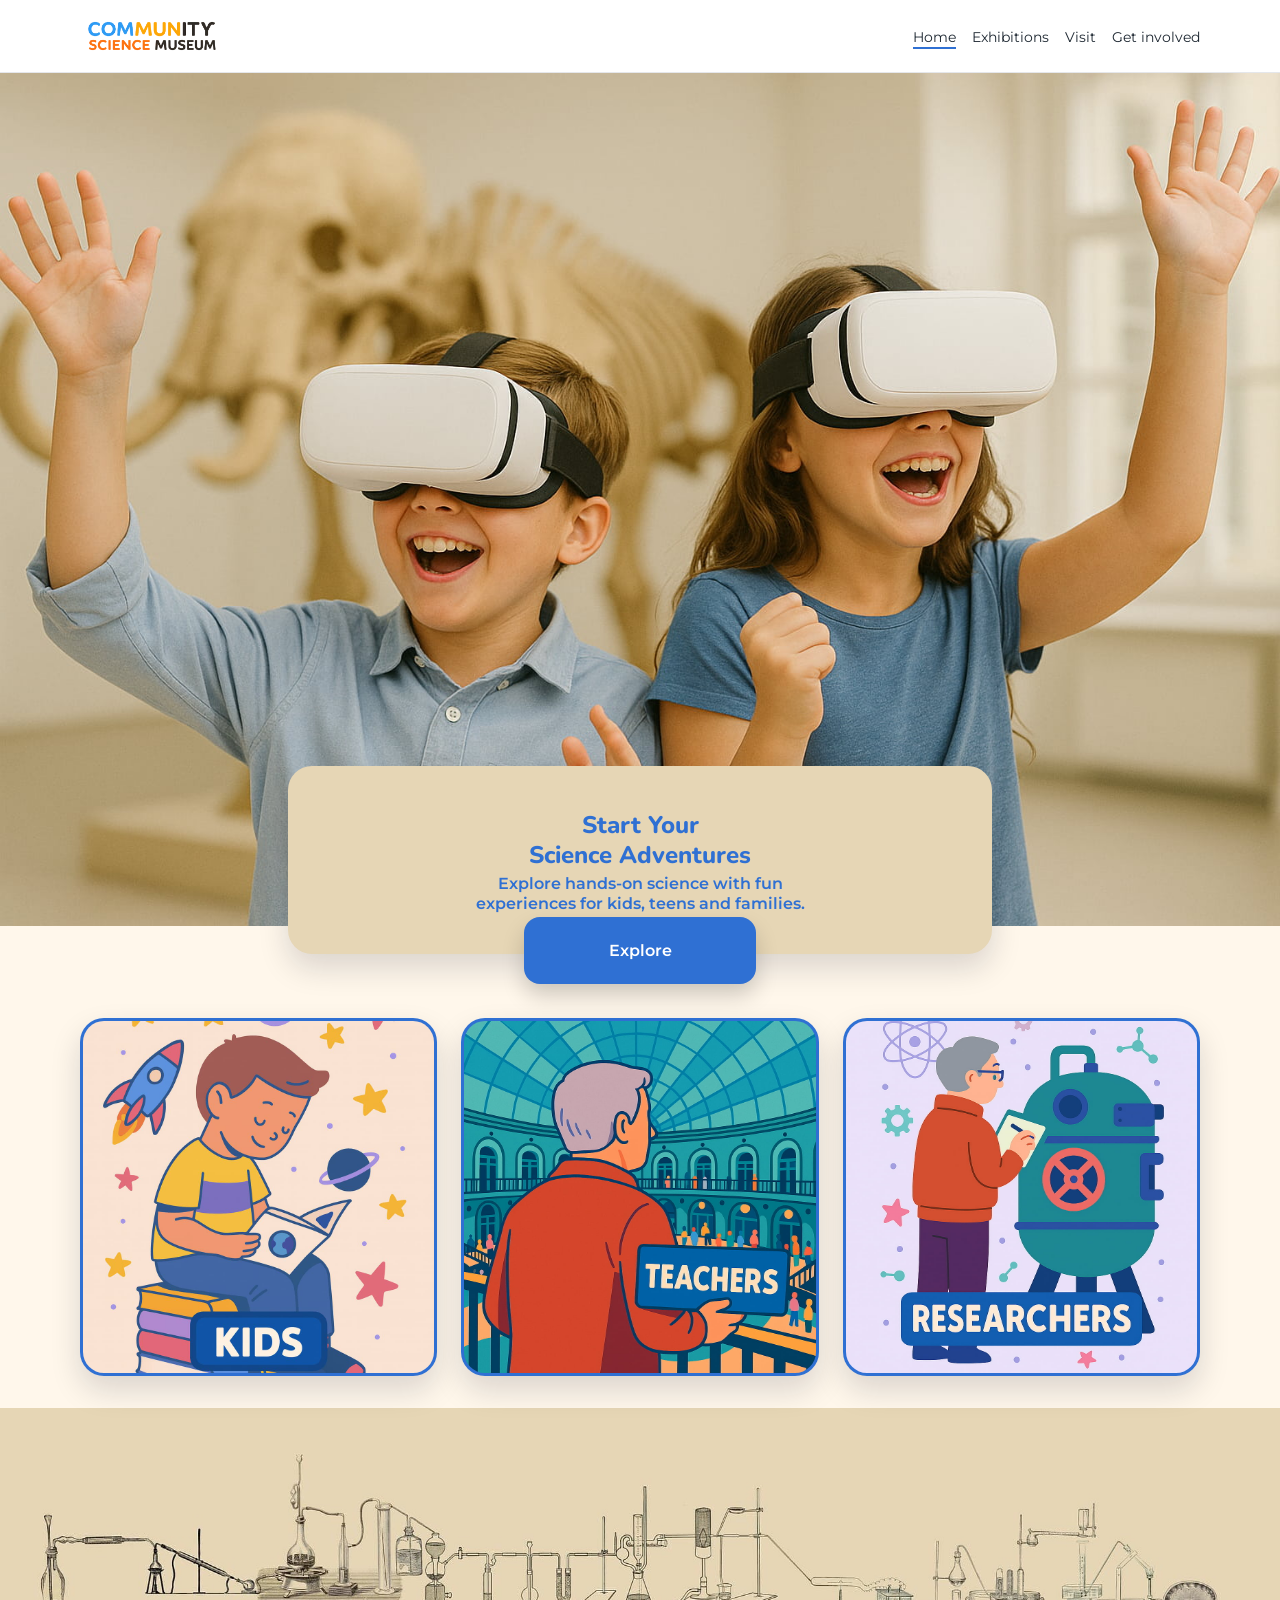
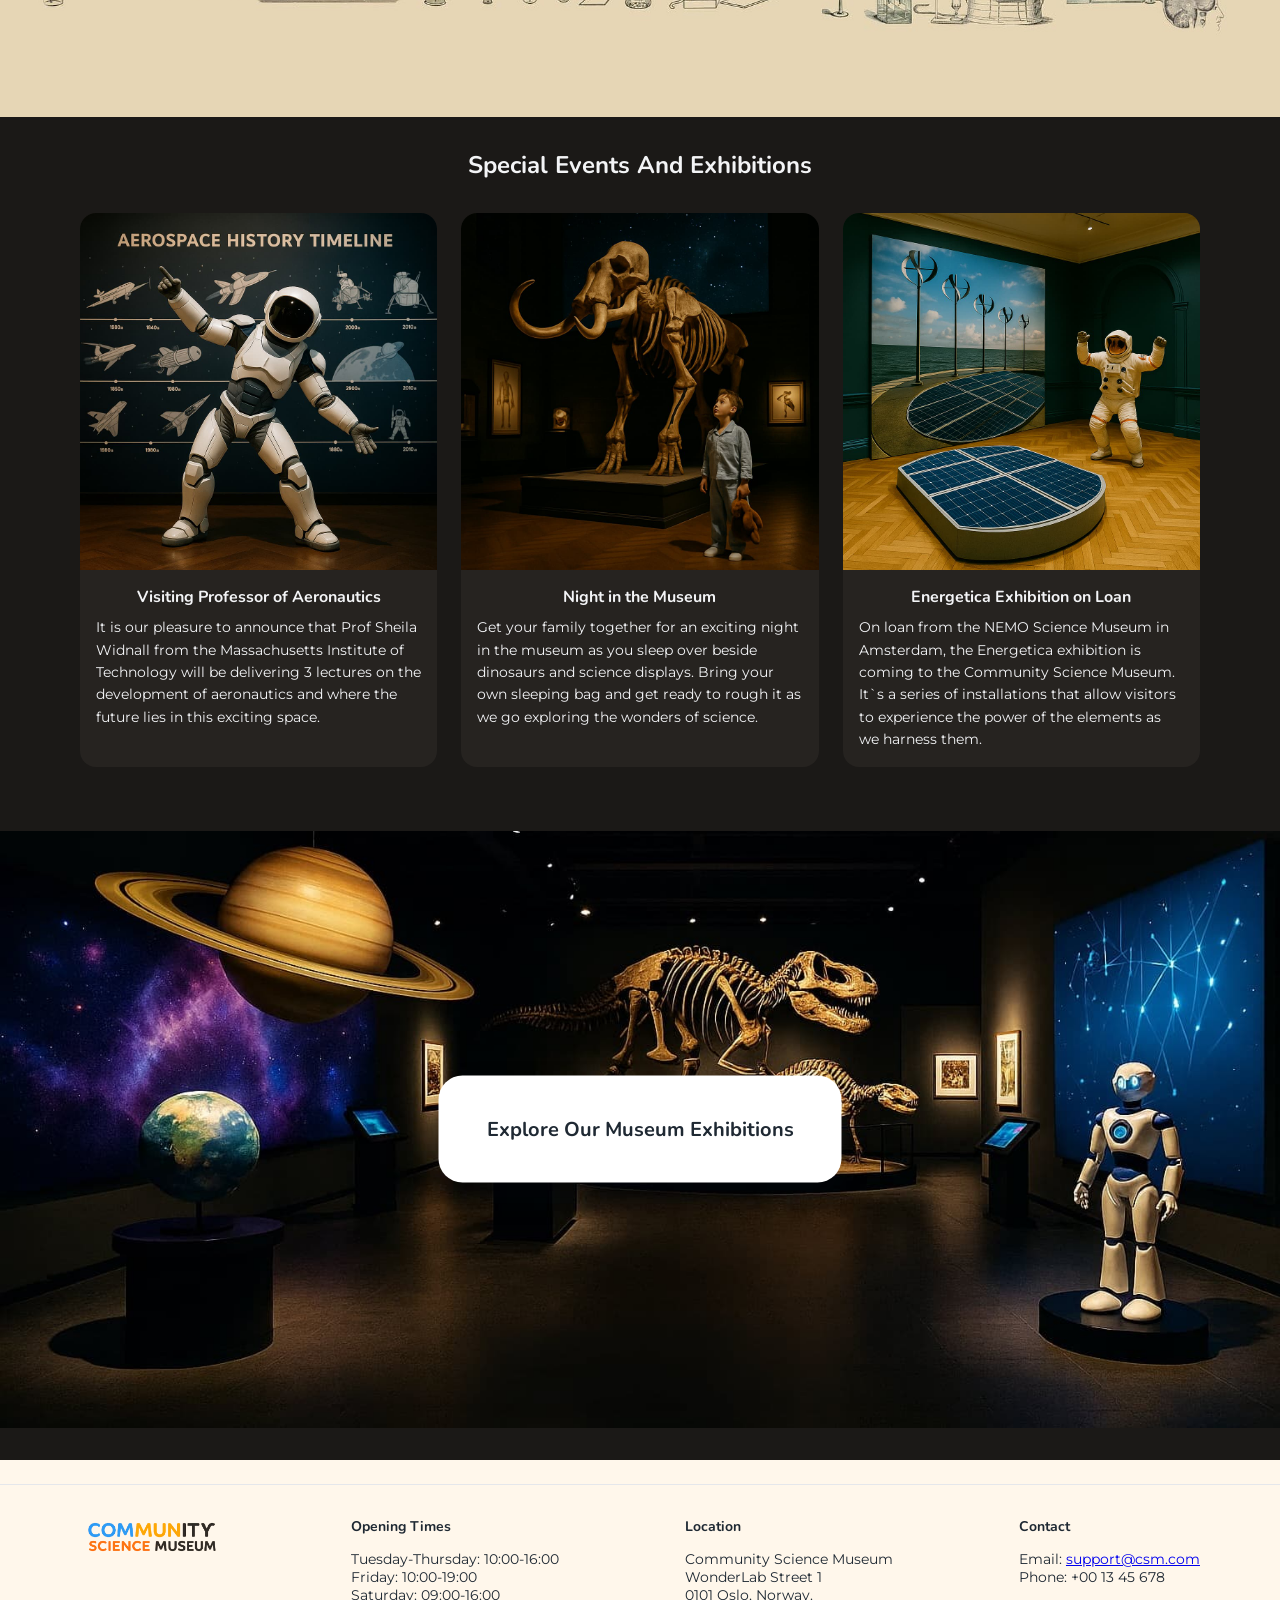
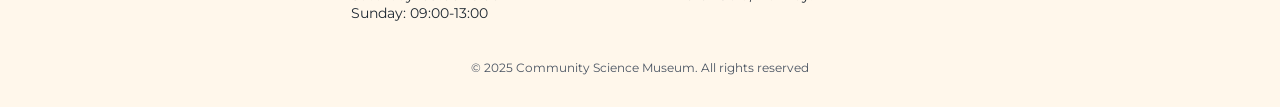
==== index.html @ 3b79a26e "Footer added clickable link: <a href="mailto:support@csm.com">support@csm.com</a>" ====
<!DOCTYPE html>
<html lang="en">
<head>
    <meta charset="UTF-8">
    <meta name="viewport" content="width=device-width, initial-scale=1.0">
    <link rel="preconnect" href="https://fonts.gstatic.com" crossorigin>
    <link href="https://fonts.googleapis.com/css2?family=Montserrat:wght@300;400;500;600;700&family=Nunito:wght@600;700;800&display=swap" rel="stylesheet">
    <title>Community Science Museum - Home</title>
    <meta name="description" content="Visit the Community Science Museum for hands-on science with fun exhibitions and activities for kids, teens and families.">
    <link rel="stylesheet" href="css/styles.css"/>
</head>
<body class="page">
<a class="skip-link" href="#main">Skip to content</a>

<header class="site-header">
    <div class="header-bar">
        <a href="index.html" class="logo">
            <img src="images/ChatGPT-logo.png" alt="Community Science Museum"/>
        </a>

        <input type="checkbox" id="nav-toggle" class="nav-toggle-checkbox">

        <label for="nav-toggle" class="nav-toggle" aria-label="Toggle navigation"></label>

        <nav class="main-nav" aria-label="Main navigation">
            <ul class="main-nav__list">
                <li><a class="main-nav__link main-nav__link--active" href="index.html">Home</a></li>
                <li><a class="main-nav__link" href="exhibitions.html">Exhibitions</a></li>
                <li><a class="main-nav__link" href="visit.html">Visit</a></li>
                <li><a class="main-nav__link" href="get-involved.html">Get involved</a></li>
            </ul>
        </nav>
    </div>
</header>

<main id="main">
    <section class="section hero">
        <img class="hero__image"
        src="images/ChatGPT-Hero.jpg"
        alt="Boy and a girl wearing VR headsets, laughing and exploring a science experience"/>

        <div class="hero-card">
            <h1 class="hero-card__title">Start Your<br>Science Adventures</h1>

            <p class="hero-card__text">
                Explore hands-on science with fun<br>experiences for kids, teens and families.
            </p>
            <a class="hero-floating-btn btn btn--primary" href="visit.html">Explore</a>
        </div>
</section>

<section class="section section-audience" aria-labelledby="audience-title">
    <div class="container">
    
        <h2 id="audience-title" class="sr-only">Who is the museum for?</h2>

        <div class="audience-grid grid grid--3">

        <a class="audience-card" href="exhibitions.html">
            <img src="images/cards/ChatGPT-Kids.jpg" 
             alt="Kid reading a magazine on a pile of books">
        </a>

        <a class="audience-card" href="visit.html">
            <img src="images/cards/ChatGPT-Teachers.jpg" alt="Teacher at the museum">
        </a>

        <a class="audience-card" href="visit.html">
            <img src="images/cards/ChatGPT-Researchers.jpg" alt="Researcher at the museum">
        </a>
        </div>
    </div>

</section>

    <section class="section section-line" aria-hidden="true">
        <img 
        class="section-line__image" 
        src="images/noroff-img/lab-512503_1920.jpg" 
        alt="">
    </section>

    <section class="section section--dark section-events" aria-labelledby="events-title">
        <div class="container">

        <h2 id="events-title" class="section-title section-title--light">
            Special Events And Exhibitions
        </h2>

        <div class="grid grid--3 events-grid">

        <article class="card card--dark">
            <img
            class="card__image"
            src="images/cards/ChatGPT-Aeronautics.jpg"
            alt="Illustation of aeroplanews and rockets showing the history of aeronautics">
            
            <div class="card__body">
                <h3 class="card__title">Visiting Professor of Aeronautics</h3>
                    <p class="card__text card__text--light">
                        It is our pleasure to announce that Prof Sheila Widnall from the Massachusetts Institute of Technology
                        will be delivering 3 lectures on the development of aeronautics and where the future lies in this exciting space.
                    </p>
            </div>    
        </article>

        <article class="card card--dark">
            <img
            class="card__image" 
            src="images/cards/ChatGPT-Night-at.jpg"
            alt="Boy in pajamas holding a pillow looking up at a mammoth skeleton in the museum.">
            
            <div class="card__body">
                <h3 class="card__title">Night in the Museum</h3>
                <p class="card__text card__text--light">
                    Get your family together for an exciting night in the museum as you sleep over beside dinosaurs and science displays. Bring your own sleeping bag and get ready to rough it as we go exploring the wonders of science.
                </p>
            </div>
        </article>

        <article class="card card--dark">
            <img 
            class="card__image" 
            src="images/cards/ChatGPT-Energetica.jpg" 
            alt="Room with Energetica innstallations, show`s wind installations and solar panels.">
            
            <div class="card__body">
                <h3 class="card__title">Energetica Exhibition on Loan</h3>
                <p class="card__text card__text--light">
                    On loan from the NEMO Science Museum in Amsterdam, the Energetica exhibition is coming to the Community Science Museum. It`s a series of installations that allow visitors to experience the power of the elements as we harness them.
                </p>
            </div>
        </article> 

        </div>
    </div>
    </section>

    <section class="section section-exhibitions-cta section--flush-footer">
        <div class="exhibitions-cta__image-wrapper">
            <img 
            class="exhibitions-cta__image"
            src="images/cards/ChatGPT-Exhibitions.jpg" 
            alt="A museum gallery combining paleontology and space science, with a T.rex and juvenile dinosaur skeleton centerpiece, large globe and saturn model, interactive screens, and a humanoid robot standing beside a digital star-map display"/>

            <a href="exhibitions.html" class="exhibitions-cta__card exhibitions-cta__link">
                <h2 class="exhibitions-cta__title">Explore Our Museum Exhibitions</h2>
            </a>
        </div>
    </section>

</main>

<footer class="site-footer">
    <div class="footer-top">
        <div class="footer-logo">
            <img src="images/ChatGPT-logo.png" alt="Community Science Museum"/>
        </div>

        <div class="footer-column">
            <h3 class="footer-title">Opening Times</h3>
            <p>Tuesday-Thursday: 10:00-16:00<br />Friday: 10:00-19:00<br />Saturday: 09:00-16:00<br />Sunday: 09:00-13:00</p>
        </div>

        <div class="footer-column">
            <h3 class="footer-title">Location</h3>
            <p>Community Science Museum<br />WonderLab Street 1<br />0101 Oslo, Norway.</p>
        </div>

        <div class="footer-column">
            <h3 class="footer-title">Contact</h3>
            <p>Email: <a href="mailto:support@csm.com">support@csm.com</a><br />Phone: +00 13 45 678</p>
        </div>
    </div>

    <p class="footer-copy">© 2025 Community Science Museum. All rights reserved</p>
</footer>
    
</body>
</html>
---- css/styles.css ----
:root {

--color-logo-blue: #2F70D3;
--color-logo-yellow: #facc15;

--color-bg-light: #fff7eb;
--color-bg-white: #ffffff;
--color-bg-dark: #1B1917;
--color-bg-card-yellow: #E6D6B5;

--color-text: #1f2933;
--color-text-light: #f3f4f6;
--color-text-muted: #4b5563;

--color-accent: #f97316;
--color-border: #e5e7eb;
--color-shadow: rgba(15, 23, 42, 0.15);

--bp-sm: 600px;
--bp-md: 768px;
--bp-lg: 1024px;

--font-heading: "Nunito", sans-serif;
--font-body: "Montserrat", sans-serif;

--fs-xxl: 2rem;
--fs-xl: 1.5rem;
--fs-lg: 1.25rem;
--fs-md: 1rem;
--fs-sm: 0.875rem;

--lh-tight: 1.1;
--lh-normal: 1.45;
--lh-relaxed: 1.6;

--space-xs: 0.25rem;
--space-sm: 0.5rem;
--space-md: 1rem;
--space-lg: 1.5rem;
--space-xl: 2rem;

--radius-sm: 0.5rem;
--radius-md: 1rem;
--radius-lg: 1.5rem;
--radius-btn: 0.9375rem;

--shadow-soft: 0 14px 30px var(--color-shadow);
--shadow-card: 0 12px 24px rgba(0, 0, 0, 0.12);
}

.skip-link:focus,
.skip-link:focus-visible {
    top: 0;
}

html,
body {
    margin: 0;
    padding: 0;
}

body {
    background: var(--color-bg-light);
    font-family: var(--font-body);
    font-weight: 400;
    color: var(--color-text);
}
h1, h2, h3, h4, h5 {
    font-family: var(--font-heading);
    font-weight: 700;
}

img {
    max-width: 100%;
    display: block;
}

button {
    font-family: inherit;
}

.section {
    padding-block: var(--space-lg);
}

.section .container {
    padding-inline: var(--space-md);
}

.container {
    max-width: 1120px;
    margin-inline: auto;
}

.grid {
    display: grid;
    gap: var(--space-lg);
}

.site-header {
    position: sticky;
    top: 0;
    z-index: 20;
    background-color: var(--color-bg-white);
    border-bottom: 1px solid var(--color-border);
}

.header-bar {
    display: flex;
    align-items: center;
    justify-content: space-between;
    padding-inline: var(--space-md);
    padding-block: var(--space-md);
    position: relative;
}

.section.hero {
    margin: 0;
    padding: 0;
}

.section.involved-hero {
    margin: 0;
    padding: 0;
}

.hero {
    padding: 0;
    position: relative;
}

.hero__image {
    width: 100%;
    height: auto;
    display: block;
}

.hero-card {
    background-color: var(--color-bg-card-yellow);
    max-width: 600px;
    margin: 0 auto;
    padding: var(--space-xl) var(--space-lg);
    border-radius: var(--radius-lg);
    box-shadow: var(--shadow-soft);
    text-align: center;
    position: relative;
    z-index: 1;
    transform: translateY(-4rem);
}

.hero-card__title {
    font-size: var(--fs-xl);
    line-height: 1.25;
    margin-bottom: 0.25rem;
    color: var(--color-logo-blue);
    font-weight: 800;
}

.hero-card__text {
    font-size: var(--fs-xl);
    line-height: 1.25;
    color: var(--color-logo-blue);
    margin-bottom: var(--space-lg);
    font-weight: 600;
}


.hero-floating-btn {
    position: absolute;
    left: 50%;
    transform: translateX(-50%);
    bottom: -30px;
    height: 3.2rem;
    min-width: 11.5rem;
    padding: 0 3rem;
    font-size: 1.062rem;
    font-weight: 600;
    border-radius: 0.5rem;
    background-color: var(--color-logo-blue);
    color: var(--color-bg-white);
    text-decoration: none;
    display: inline-flex;
    align-items: center;
    justify-content: center;

    box-shadow: 0 12px 22px rgba(0, 0, 0, 0.18);
    z-index: 5;
}

.hero-card__buttons {
    display: flex;
    justify-content: center;
    margin-top: -1.5rem;
    position: relative;
    z-index: 2;
}

.hero-card__buttons .btn--primary {
    display: inline-block;
    border-radius: 12px;
    padding: 0.9rem 2rem;
    font-size: var(--fs-md);
    background-color: var(--color-logo-blue);
    color: var(--color-bg-white);
}

.visit-hero {
    margin: 0;
    padding: 0;
    position: relative;
}

.visit-hero__image {
    width: 100%;
    height: auto;
    display: block;
}

.visit-hero__overlay {
    position: absolute;
    left: 50%;
    bottom: calc(var(--space-xl) * 1.8);
    transform: translateX(-50%);
    background: transparent;
    padding: 0;
    max-width: 90%;
    text-align: center;
}

.visit-hero__title {
    margin: 0;
    font-size: var(--fs-lg);
    color: var(--color-bg-white);
    font-weight: 700;
    text-align: center;
    line-height: 1.3;
    text-shadow: 0 3px 12px rgba(0, 0, 0, 0.6);
}

.visit-details__grid {
    display: grid;
    gap: var(--space-xl);
    max-width: 900px;
    margin-inline: auto;
}

.visit-details__item-title {
    text-align: center;
}

.visit-details__item p {
    text-align: center;
}

.visit-cta {
    background-color: var(--color-bg-light);
    padding-top: var(--space-xl);
    padding-bottom: var(--space-xl);
    margin-top: 4rem;
}

.visit-cta__box {
    background-color: #F7F9FC;
    border-radius: var(--radius-lg);
    border: 1px solid #111111;
    padding: var(--space-xl);
    text-align: center;
    box-shadow: 0px 4px 20px rgba(0, 0, 0, 0.12);
    max-width: 620px;
    margin-inline: auto;
}

.visit-cta__title {
    margin-bottom: 1.2rem;
    font-size: var(--fs-md);
    font-weight: 700;
}


.section-audience {
    background-color: var(--color-bg-light);
    margin-top: -8rem;
    padding-top: 4rem;
    padding-bottom: var(--space-xl);
}

.audience-card {
    background-color: var(--color-logo-blue);
    padding: 3px;
    border-radius: var(--radius-lg);
    box-shadow: var(--shadow-soft);
}

.audience-card img {
    width: 100%;
    height: auto;
    display: block;
    border-radius: calc(var(--radius-lg) - 3px);
    box-shadow: none;
}

.audience-grid {
    align-items: stretch;
}

.audience-card {
    display: block;
    cursor: pointer;
    transition: transform 0.3s ease, box-shadow 0.3s ease;
}

.audience-card:hover {
    transform: translateY(-6px);
    box-shadow: 0 0 22px rgba(47, 112, 211, 0.45);
}

.audience-card img {
    transition: transform 0.35s ease, filter 0.35s ease;
}

.audience-card:hover img {
    transform: scale(1.02);
    filter: brightness(1.06);
}

.section-line {
    padding-block: var(--space-md);
    padding-inline: 0;
    background-color: var(--color-bg-card-yellow);
}

.section--dark {
    background-color: var(--color-bg-dark);
    color: var(--color-text-light);
}

.section-events {
    padding-top: var(--space-xl);
    padding-bottom: var(--space-xl);
}

.section-title--light {
    color: var(--color-text-light);
    text-align: center;
    margin: 0 0 var(--space-xl);
}

.events-grid {
    align-items: stretch;
}

.card {
    border-radius: var(--radius-md);
    overflow: hidden;
}

.card--dark {
    background-color: #262320;
    box-shadow: none;
}

.card__image {
    width: 100%;
    height: auto;
    display: block;
    object-fit: cover;
}

.card__body {
    padding: var(--space-md);
}

.card__title {
    font-size: var(--fs-md);
    margin: 0 0 var(--space-sm);
    color: var(--color-text-light);
    text-align: center;
}

.card__text--light {
    font-size: var(--fs-sm);
    line-height: var(--lh-relaxed);
    color: var(--color-text-light);
    margin: 0;
}

.section-exhibitions-cta {
    padding: 0;
    background-color: var(--color-bg-dark);
}

.section--flush-footer {
    padding-bottom: 0;
}

.exhibitions-cta__image-wrapper {
    position: relative;
}

.exhibitions-cta__image {
    width: 100%;
    display: block;
}

.exhibitions-cta__card {
    background-color: var(--color-bg-white);
    border-radius: var(--radius-lg);
    padding: 2.5rem 3rem;
    box-shadow: var(--shadow-soft);
    max-width: 550px;
    margin: var(--space-xl) auto 0;
    text-align: center;
    text-decoration: none;
    color: var(--color-text);
    display: block;
}

.exhibitions-cta__title {
    font-size: var(--fs-lg);
    margin: 0;
    font-weight: 700;
}

.section-exhibitions-cta .btn {
    margin-top: var(--space-sm);
}

.exhibitions-hero {
    position: relative;
}

.exhibitions-hero__image {
    width: 100%;
    height: auto;
    display: block;
}

.exhibitions-hero__title {
    margin: 0 0 var(--space-xs);
    font-size: var(--fs-lg);
}

.exhibitions-hero__text {
    position: absolute;
    bottom: calc(var(--space-xl) * 1.8);
    left: 50%;
    transform: translateX(-50%);
    color: var(--color-bg-white);
    font-family: var(--font-body);
    font-size: var(--fs-lg);
    font-weight: 400;
    text-align: center;
    max-width: 90%;
    padding: 0 var(--space-md);
    text-shadow: 0 3px 12px rgba(0, 0, 0, 0.6);
}

.exhibitions-list {
    background-color: var(--color-bg-light);
}

.exhibitions-grid {
    align-items: flex-start;
    gap: 5rem;
}

.exhibitions-card {
    margin-bottom: var(--space-xl);
}

.exhibitions-card__title {
    font-size: var(--fs-lg);
    font-weight: 700;
    text-align: center;
    margin-bottom: var(--space-lg);
}

.exhibitions-card__image {
    width: 100%;
    display: block;
    border-radius: var(--radius-lg);
    margin-bottom: var(--space-sm);
}

.exhibitions-card__text {
    font-size: var(--fs-sm);
    line-height: var(--lh-relaxed);
    font-weight: 400;
    text-align: center;
    max-width: 480px;
    margin: 0 auto var(--space-md);
}

.exhibitions-card__text p {
    margin-bottom: var(--space-md);
}

.exhibitions-card .card__title {
    color: var(--color-text);
    font-size: var(--fs-md);
}

.exhibitions-visit-cta {
    background-color: var(--color-bg-light);
}

.exhibitions-visit-cta__title {
    margin: 0 0 var(--space-sm);
    font-size: var(--fs-lg);
}

.exhibitions-visit-cta__text {
    margin:  0 0 var(--space-md);
    font-size: var(--fs-sm);
    color: var(--color-text-muted);
}

.exhibitions-visit-cta__box {
    background-color: #F7F9FC;
    border-radius: var(--radius-lg);
    border: 1px solid #111111;
    padding: var(--space-lg);
    text-align: center;
    box-shadow: 0px 4px 20px rgba(0, 0, 0, 0.18);
    max-width: 620px;
    margin-inline: auto;
}

.exhibitions-visit-cta__box .btn--primary {
    padding: 0.9rem 2.2rem;
    border-radius: 0.75rem;
    font-size: var(--fs-md);
}

.exhibitions-cta__card:hover {
    box-shadow: 0 18px 40px rgba(0, 0, 0, 0.20);
    transform: translate(-50%, -52%);
    transition: 0.25s ease;
}

.hero--involved {
    padding-inline: 0;
    padding-top: 0;
    margin-bottom: 6rem;
}

.hero-card--involved {
    background-color: var(--color-bg-light);
    max-width: 560px;
    padding: calc(var(--space-lg) * 1.5) var(--space-xl) calc(var(--space-lg) * 1.6);
    border-radius: var(--radius-lg);
    box-shadow: var(--shadow-soft);
    text-align: center;
    transform: translateY(calc(var(--space-xl) * -2.5));
}

.involved-hero .hero-floating-btn {
    bottom: 3rem;
    border-radius: var(--radius-btn);
    font-weight: 700;
}

.hero-card--involved .hero-card__title {
    margin: 0 0 1rem;
    font-size: var(--fs-xl);
    line-height: var(--lh-tight);
    color: var(--color-text);
}

.hero-card__text--involved {
    margin: 0;
    font-family: var(--font-body);
    font-weight: 500;
    font-size: 1.25rem;
    line-height: 1.45;
    color: var(--color-text);
}

.hero-floating-btn--involved {
    bottom: -1.9rem;
    min-width: 11.5rem;
    padding: 0.9rem 3rem;
    border-radius: 999px;
    font-size: 1.0625rem;
    font-weight: 700;
}

.involved-options {
    background-color: var(--color-bg-light);
    margin-top: 4rem;
}

.involved-options__grid {
    align-items: flex-start;
    row-gap: var(--space-xl);
}

.involved-card {
background-color: transparent;
border-radius: 0;
padding: 0;
box-shadow: none;
}

.involved-card__title {
    margin: 0 0 var(--space-sm);
    font-size: var(--fs-md);
}

.involved-card__text {
    margin: 0;
    font-size: var(--fs-sm);
    line-height: var(--lh-relaxed);
    color: var(--color-text-muted);
}

.btn {
    display: inline-flex;
    justify-content: center;
    padding: var(--space-sm) var(--space-lg);
    border-radius: var(--radius-md);
    font-size: var(--fs-md);
    font-weight: 600;
    text-decoration: none;
    cursor: pointer;
}

.btn--primary {
    background-color: var(--color-logo-blue);
    color: var(--color-bg-white);
}

.btn--secondary {
    background-color: var(--color-bg-white);
    color: var(--color-logo-blue);
    border: 2px solid var(--color-logo-blue);
}



.logo img {
    height: 40px;
}

.nav-toggle-checkbox {
    position: absolute;
    opacity: 0;
    width: 0;
    height: 0;
    pointer-events: none;
}

.nav-toggle {
    border: none;
    background: none;
    padding: 0;
    font-size: var(--fs-xl);
    color: var(--color-text);
    cursor: pointer;
}

.nav-toggle::before {
    content: "☰";
}

.nav-toggle-checkbox:checked + .nav-toggle::before {
    content: "X";
}

.main-nav {
    display:none;
    position: absolute;
    top: 100%;
    left: 0;
    right: 0;
    background-color: var(--color-bg-white);
    border-bottom: 1px solid var(--color-border);
    padding: var(--space-md);
    z-index: 10;
}

.main-nav__list {
    list-style: none;
    display: flex;
    flex-direction: column;
    gap: var(--space-md);
    margin: 0;
    padding: 0;
}

.nav-toggle-checkbox:checked ~ .main-nav {
    display: block;
}


.main-nav__link {
    text-decoration: none;
    font-size: var(--fs-sm);
    color: var(--color-text);
}

.main-nav__link--active {
    border-bottom: 2px solid var(--color-logo-blue);
    padding-bottom: 0.1rem;
}

.sr-only {
    position: absolute;
    width: 1px;
    height: 1px;
    padding: 0;
    margin: -1px;
    overflow: hidden;
    clip: rect(0, 0, 0, 0);
    white-space: nowrap;
    border: 0;
}

.skip-link {
    position: absolute;
    top: -40px;
    left: 0;
    background: var(--color-logo-blue);
    color: var(--color-bg-white);
    padding: var(--space-sm) var(--space-md);
    z-index: 1000;
    border-radius: 0 0 var(--radius-sm) var(--radius-sm);
    text-decoration: none;
    font-weight: 600;
    transition: top 0.2s ease;
}

.site-footer {
    background-color: var(--color-bg-light);
    margin-top: var(--space-lg);
    padding-block: var(--space-xl);
    border-top: 1px solid var(--color-border);
    font-size: var(--fs-sm);
    color: var(--color-text);
}

.site-footer .footer-top,
.site-footer .footer-bottom,
.site-footer .footer-copy {
    max-width: 1120px;
    margin-inline: auto;
    padding-inline: var(--space-md);
}

.footer-top {
    display: flex;
    flex-direction: column;
    align-items: center;
    gap: var(--space-lg);
    margin-bottom: var(--space-lg);
}

.footer-logo img {
    height: 40px;
    width: auto;
}

.footer-bottom {
    display: flex;
    flex-direction: column;
    gap: var(--space-lg);
    margin-bottom: var(--space-lg);
}

.footer-column {
    max-width: 260px;
}

.footer-title {
    margin: 0 0 var(--space-xs);
    font-size: var(--fs-sm);
    font-weight: 700;
}

.footer-copy {
    text-align: center;
    font-size: 0.75rem;
    color: var(--color-text-muted);
    margin: 0;
}

.footer-logo {
    margin-bottom: var(--space-lg);
}

@media (max-width: 767px) {
    .btn {
        padding: 0.6rem 1.2rem;
        font-size: 0.9rem;
        border-radius: 0.75rem;
    }

    .footer-logo {
        margin-bottom: var(--space-lg);
    }

    .site-footer {
        margin-top: var(--space-md);
    }

    .exhibitions-hero__text {
        width: 100%;
        font-size: var(--fs-md);
        line-height: var(--lh-relaxed);
        padding-inline: var(--space-lg);
    }

    .exhibitions-grid {
        gap: var(--space-lg);
    }

    .exhibitions-card {
        margin-bottom: var(--space-md);
    }

    .exhibitions-card__text {
        margin-bottom: var(--space-sm);
    }
}



@media (min-width: 768px) {
    .footer-logo {
        margin-bottom: 0;
        flex-shrink: 0;
    }

    .site-footer--flush {
        margin-top: 0;
    }

    .section {
        padding-block: var(--space-xl);
    }

    .hero-card {
        padding: var(--space-lg) var(--space-xl);
        max-width: 640px;
        position: relative;
        z-index: 2;
        transform: translateY(-10rem);
    }

    .hero-card__buttons {
        display: flex;
        justify-content: center;
        margin-top: -1.5rem;
    }

    .hero-card__title {
        font-size: var(--fs-xxl);
    }

    .hero-card__text {
        font-size: var(--fs-md);
        max-width: 36rem;
        margin: 0 auto var(--space-md);
    }

    .exhibitions-cta__card {
        position: absolute;
        left: 50%;
        top: 50%;
        transform: translate(-50%, -50%);
        max-width: 420px;
        margin: 0;
    }

    .footer-bottom {
        flex-direction: row;
        justify-content: space-between;
        align-items: flex-start;
    }

    .footer-top {
        flex-direction: row;
        justify-content: space-between;
        align-items: flex-start;
    }

    .visit-details__grid {
        grid-template-columns: repeat(2, minmax(0 , 1fr));
        column-gap: 4rem;
        row-gap: 3rem;
    }

    .visit-hero__title {
        font-size: var(--fs-xl);
    }

    .hero.hero--involved,
    .hero.involved-hero {
        margin-bottom: calc(var(--space-xl) * 3);
    }
    .hero-card--involved {
        max-width: 560px;
        padding: calc(var(--space-lg) * 1.5) var(--space-xl) calc(var(--space-lg) * 1.6);
        background-color: var(--color-bg-light);
        border-radius: var(--radius-lg);
        box-shadow: var(--shadow-soft);
        text-align: center;
        transform: translateY(calc(var(--space-xl) * -2.5));
    }

    .nav-toggle {
        display: none;
    }

    .nav-toggle-checkbox {
        display: none;
    }

    .main-nav {
        display: block;
        position: static;
        border-bottom: none;
        padding: 0;
    }

    .main-nav__list {
        flex-direction: row;
        gap: var(--space-md);
    }

    .header-bar {
        padding-inline: var(--space-xl);
    }

    .grid--2 {
        grid-template-columns: repeat(2, minmax(0, 1fr));
    }

    .grid--3 {
        grid-template-columns: repeat(3, minmax(0, 1fr));
    }


}

@media (min-width: 1024px) {
    .header-bar {
        max-width: 1120px;
        margin-inline: auto;
    }

    .hero-card__title,
    .exhibitions-hero__title,
    .involved-hero__title {
        font-size: var(--fs-xl);
    }
}
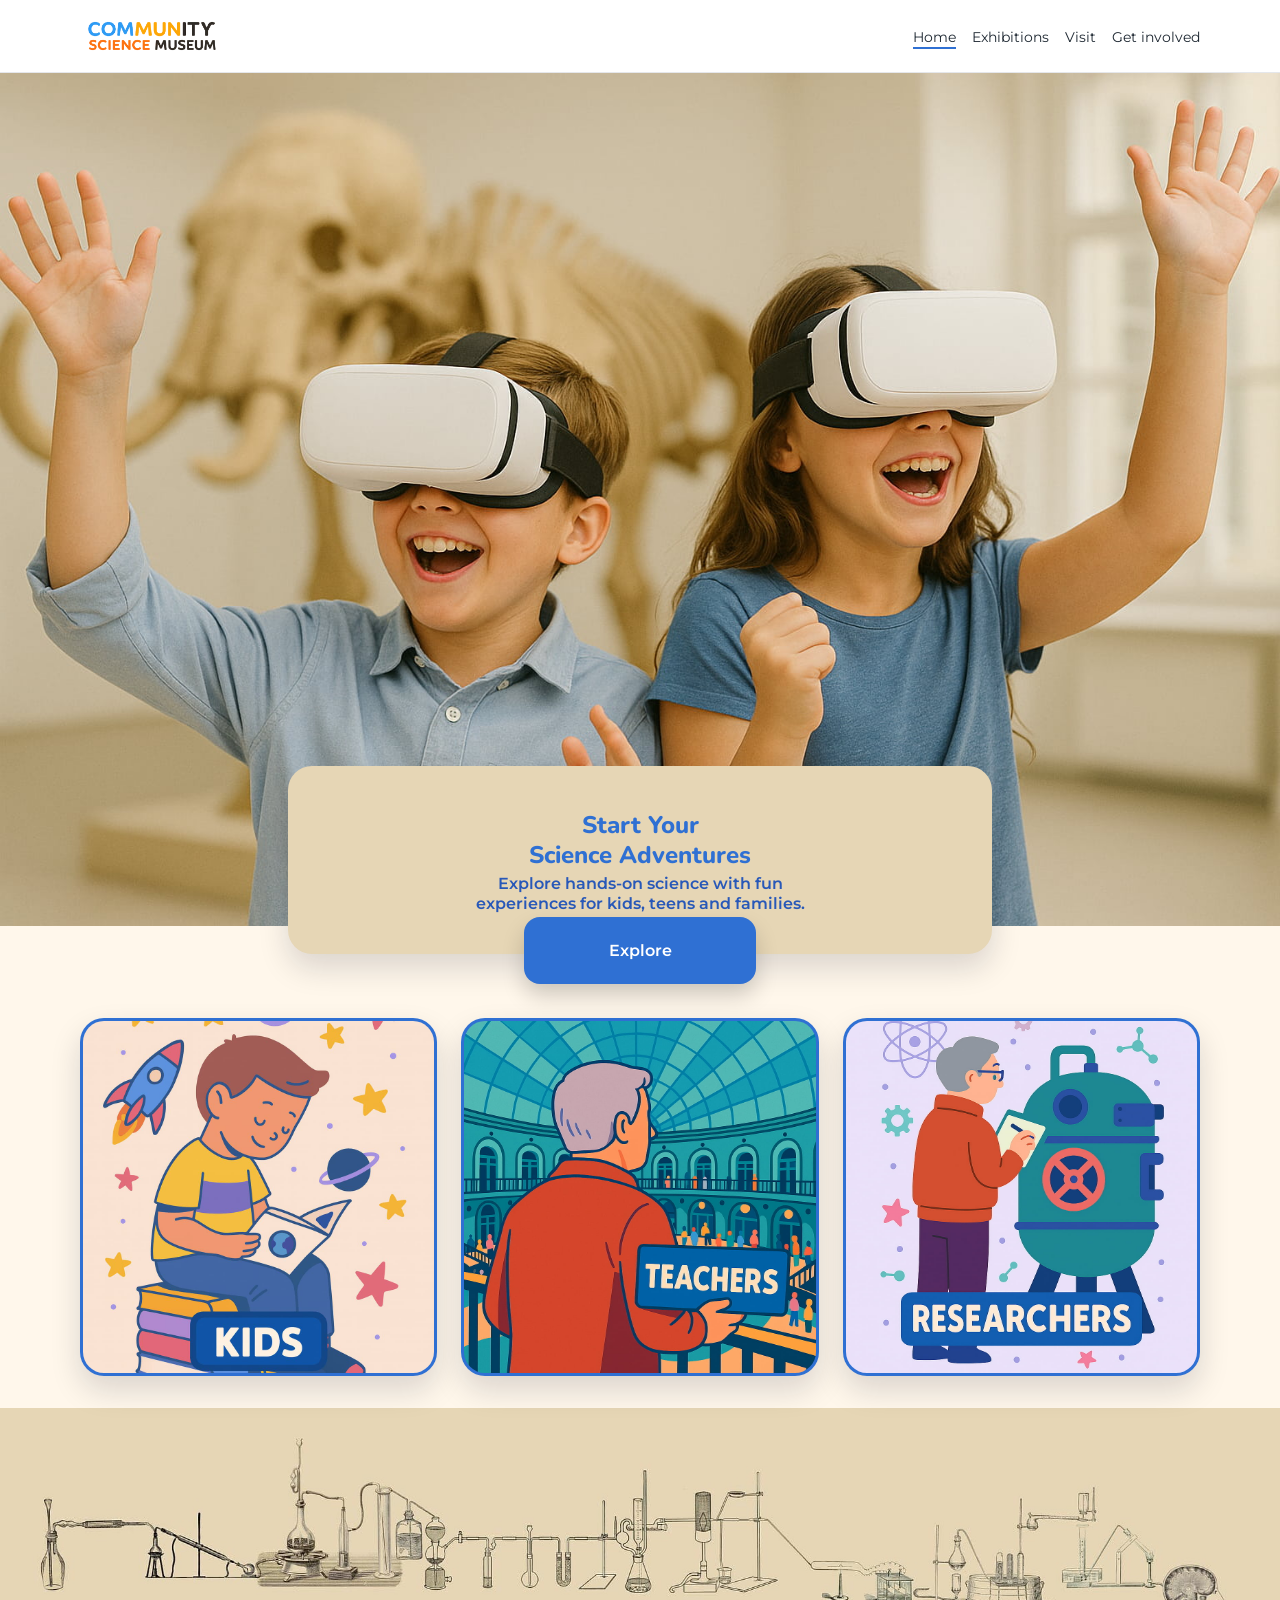
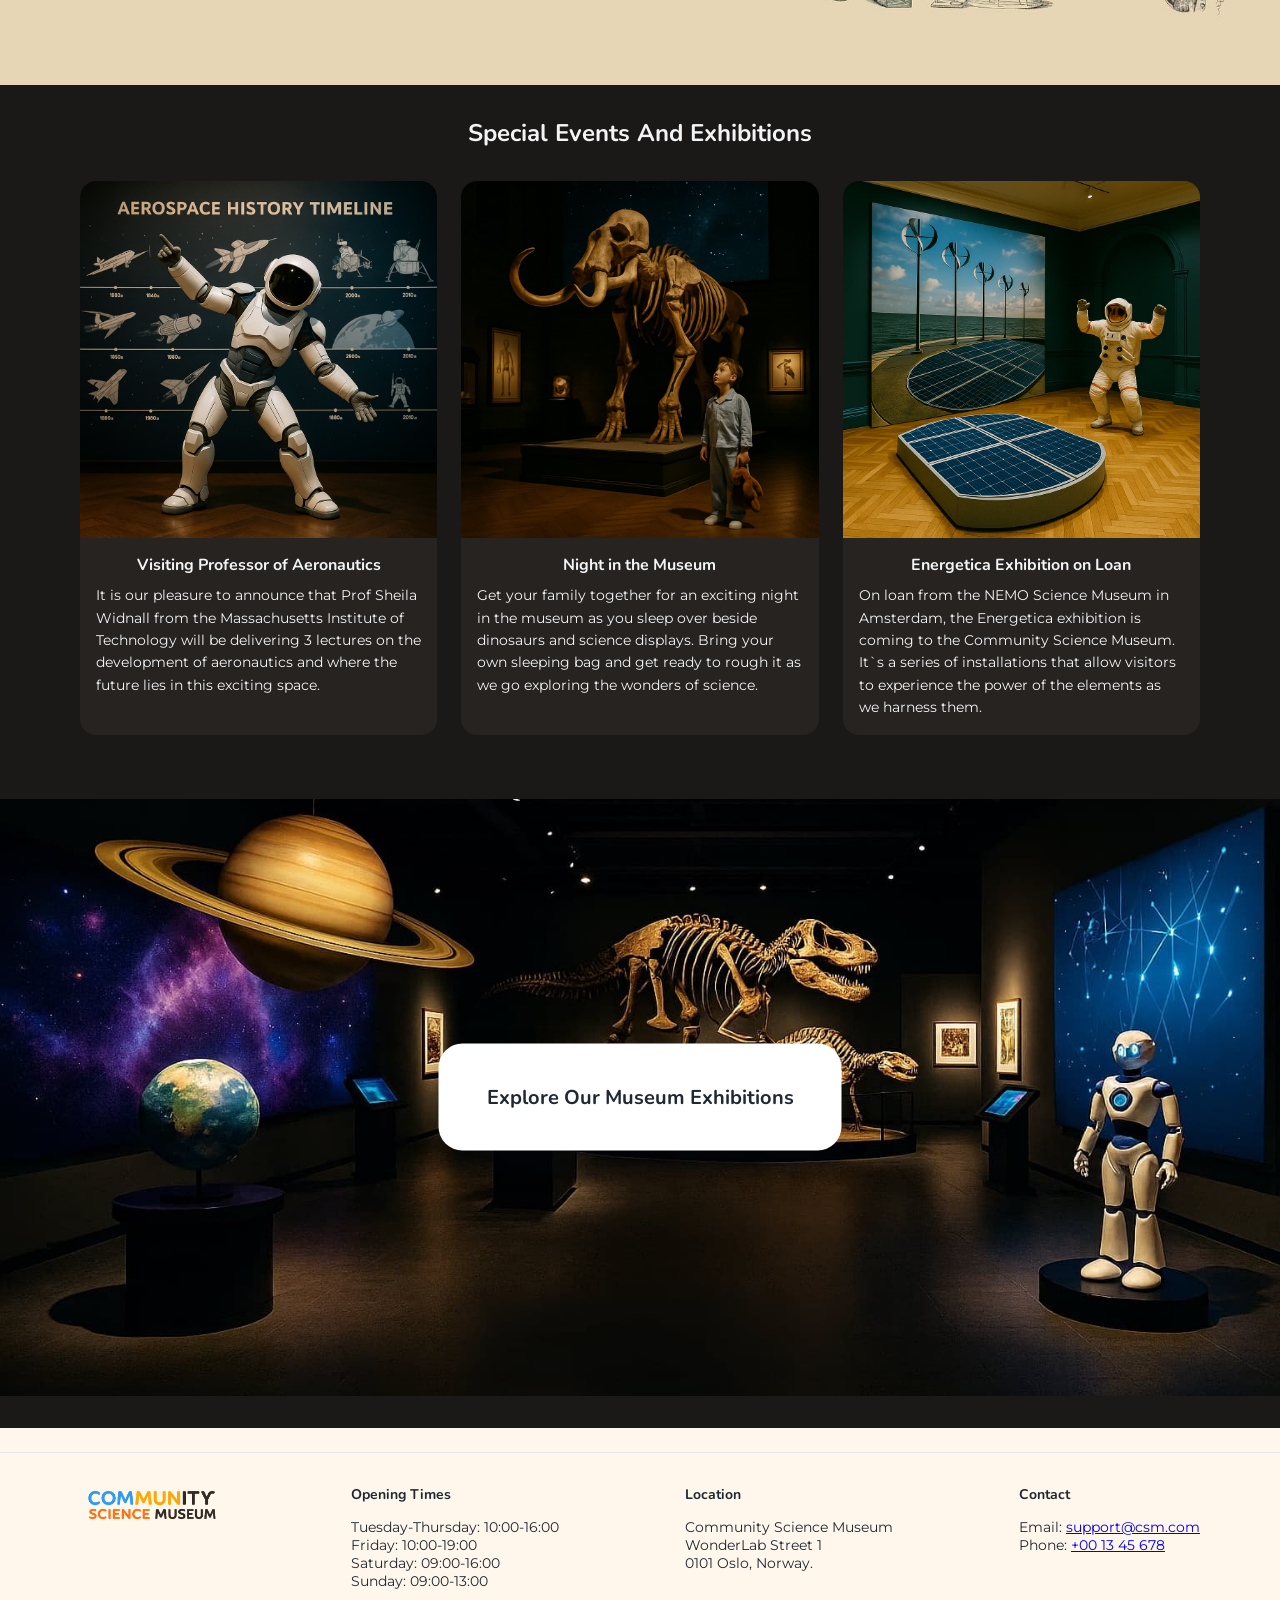
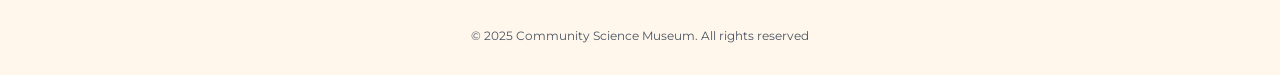
==== commit 135d1c8b: "accessibility and semantics polish Updated heading hiearchy on Visit and Get Involved pages. Improve" ====
--- a/index.html
+++ b/index.html
@@ -7,7 +7,7 @@
     <link href="https://fonts.googleapis.com/css2?family=Montserrat:wght@300;400;500;600;700&family=Nunito:wght@600;700;800&display=swap" rel="stylesheet">
     <title>Community Science Museum - Home</title>
     <meta name="description" content="Visit the Community Science Museum for hands-on science with fun exhibitions and activities for kids, teens and families.">
-    <link rel="stylesheet" href="css/styles.css"/>
+    <link rel="stylesheet" href="css/styles.css">
 </head>
 <body class="page">
 <a class="skip-link" href="#main">Skip to content</a>
@@ -15,12 +15,14 @@
 <header class="site-header">
     <div class="header-bar">
         <a href="index.html" class="logo">
-            <img src="images/ChatGPT-logo.png" alt="Community Science Museum"/>
+            <img src="images/ChatGPT-logo.png" alt="Community Science Museum">
         </a>
 
         <input type="checkbox" id="nav-toggle" class="nav-toggle-checkbox">
 
-        <label for="nav-toggle" class="nav-toggle" aria-label="Toggle navigation"></label>
+        <label for="nav-toggle" class="nav-toggle">
+        <span class="sr-only">Toggle navigation</span>
+        </label>
 
         <nav class="main-nav" aria-label="Main navigation">
             <ul class="main-nav__list">
@@ -37,7 +39,7 @@
     <section class="section hero">
         <img class="hero__image"
         src="images/ChatGPT-Hero.jpg"
-        alt="Boy and a girl wearing VR headsets, laughing and exploring a science experience"/>
+        alt="Boy and a girl wearing VR headsets, laughing and exploring a science experience">
 
         <div class="hero-card">
             <h1 class="hero-card__title">Start Your<br>Science Adventures</h1>
@@ -73,12 +75,12 @@
 
 </section>
 
-    <section class="section section-line" aria-hidden="true">
+    <div class="section-line" aria-hidden="true">
         <img 
         class="section-line__image" 
         src="images/noroff-img/lab-512503_1920.jpg" 
         alt="">
-    </section>
+    </div>
 
     <section class="section section--dark section-events" aria-labelledby="events-title">
         <div class="container">
@@ -93,7 +95,7 @@
             <img
             class="card__image"
             src="images/cards/ChatGPT-Aeronautics.jpg"
-            alt="Illustation of aeroplanews and rockets showing the history of aeronautics">
+            alt="Illustation of aeroplanes and rockets showing the history of aeronautics">
             
             <div class="card__body">
                 <h3 class="card__title">Visiting Professor of Aeronautics</h3>
@@ -122,7 +124,7 @@
             <img 
             class="card__image" 
             src="images/cards/ChatGPT-Energetica.jpg" 
-            alt="Room with Energetica innstallations, show`s wind installations and solar panels.">
+            alt="Room with Energetica innstallations, showing wind installations and solar panels.">
             
             <div class="card__body">
                 <h3 class="card__title">Energetica Exhibition on Loan</h3>
@@ -141,7 +143,7 @@
             <img 
             class="exhibitions-cta__image"
             src="images/cards/ChatGPT-Exhibitions.jpg" 
-            alt="A museum gallery combining paleontology and space science, with a T.rex and juvenile dinosaur skeleton centerpiece, large globe and saturn model, interactive screens, and a humanoid robot standing beside a digital star-map display"/>
+            alt="A museum gallery combining paleontology and space science, with a T.rex and juvenile dinosaur skeleton centerpiece, large globe and saturn model, interactive screens, and a humanoid robot standing beside a digital star-map display">
 
             <a href="exhibitions.html" class="exhibitions-cta__card exhibitions-cta__link">
                 <h2 class="exhibitions-cta__title">Explore Our Museum Exhibitions</h2>
@@ -154,22 +156,24 @@
 <footer class="site-footer">
     <div class="footer-top">
         <div class="footer-logo">
-            <img src="images/ChatGPT-logo.png" alt="Community Science Museum"/>
+            <img src="images/ChatGPT-logo.png" alt="Community Science Museum">
         </div>
 
         <div class="footer-column">
             <h3 class="footer-title">Opening Times</h3>
-            <p>Tuesday-Thursday: 10:00-16:00<br />Friday: 10:00-19:00<br />Saturday: 09:00-16:00<br />Sunday: 09:00-13:00</p>
+            <p>Tuesday-Thursday: 10:00-16:00<br>Friday: 10:00-19:00<br>Saturday: 09:00-16:00<br>Sunday: 09:00-13:00</p>
         </div>
 
         <div class="footer-column">
             <h3 class="footer-title">Location</h3>
-            <p>Community Science Museum<br />WonderLab Street 1<br />0101 Oslo, Norway.</p>
+            <p>Community Science Museum<br>WonderLab Street 1<br>0101 Oslo, Norway.</p>
         </div>
 
         <div class="footer-column">
             <h3 class="footer-title">Contact</h3>
-            <p>Email: <a href="mailto:support@csm.com">support@csm.com</a><br />Phone: +00 13 45 678</p>
+            <p>Email: <a href="mailto:support@csm.com">support@csm.com</a><br>
+               Phone: <a href="tel:+001345678">+00 13 45 678</a>
+            </p>
         </div>
     </div>
 
--- a/css/styles.css
+++ b/css/styles.css
@@ -11,6 +11,7 @@
 --color-bg-card-yellow: #E6D6B5;
 
 --color-text: #1f2933;
+--color-text-hero: #2858B8;
 --color-text-light: #f3f4f6;
 --color-text-muted: #4b5563;
 
@@ -161,7 +162,7 @@
 .hero-card__text {
     font-size: var(--fs-xl);
     line-height: 1.25;
-    color: var(--color-logo-blue);
+    color: var(--color-text-hero);
     margin-bottom: var(--space-lg);
     font-weight: 600;
 }
@@ -236,7 +237,7 @@
     font-weight: 700;
     text-align: center;
     line-height: 1.3;
-    text-shadow: 0 3px 12px rgba(0, 0, 0, 0.6);
+    text-shadow: 0 3px 12px rgba(0, 0, 0, 0.85);
 }
 
 .visit-details__grid {
@@ -454,7 +455,7 @@
     text-align: center;
     max-width: 90%;
     padding: 0 var(--space-md);
-    text-shadow: 0 3px 12px rgba(0, 0, 0, 0.6);
+    text-shadow: 0 3px 12px rgba(0, 0, 0, 0.8);
 }
 
 .exhibitions-list {
